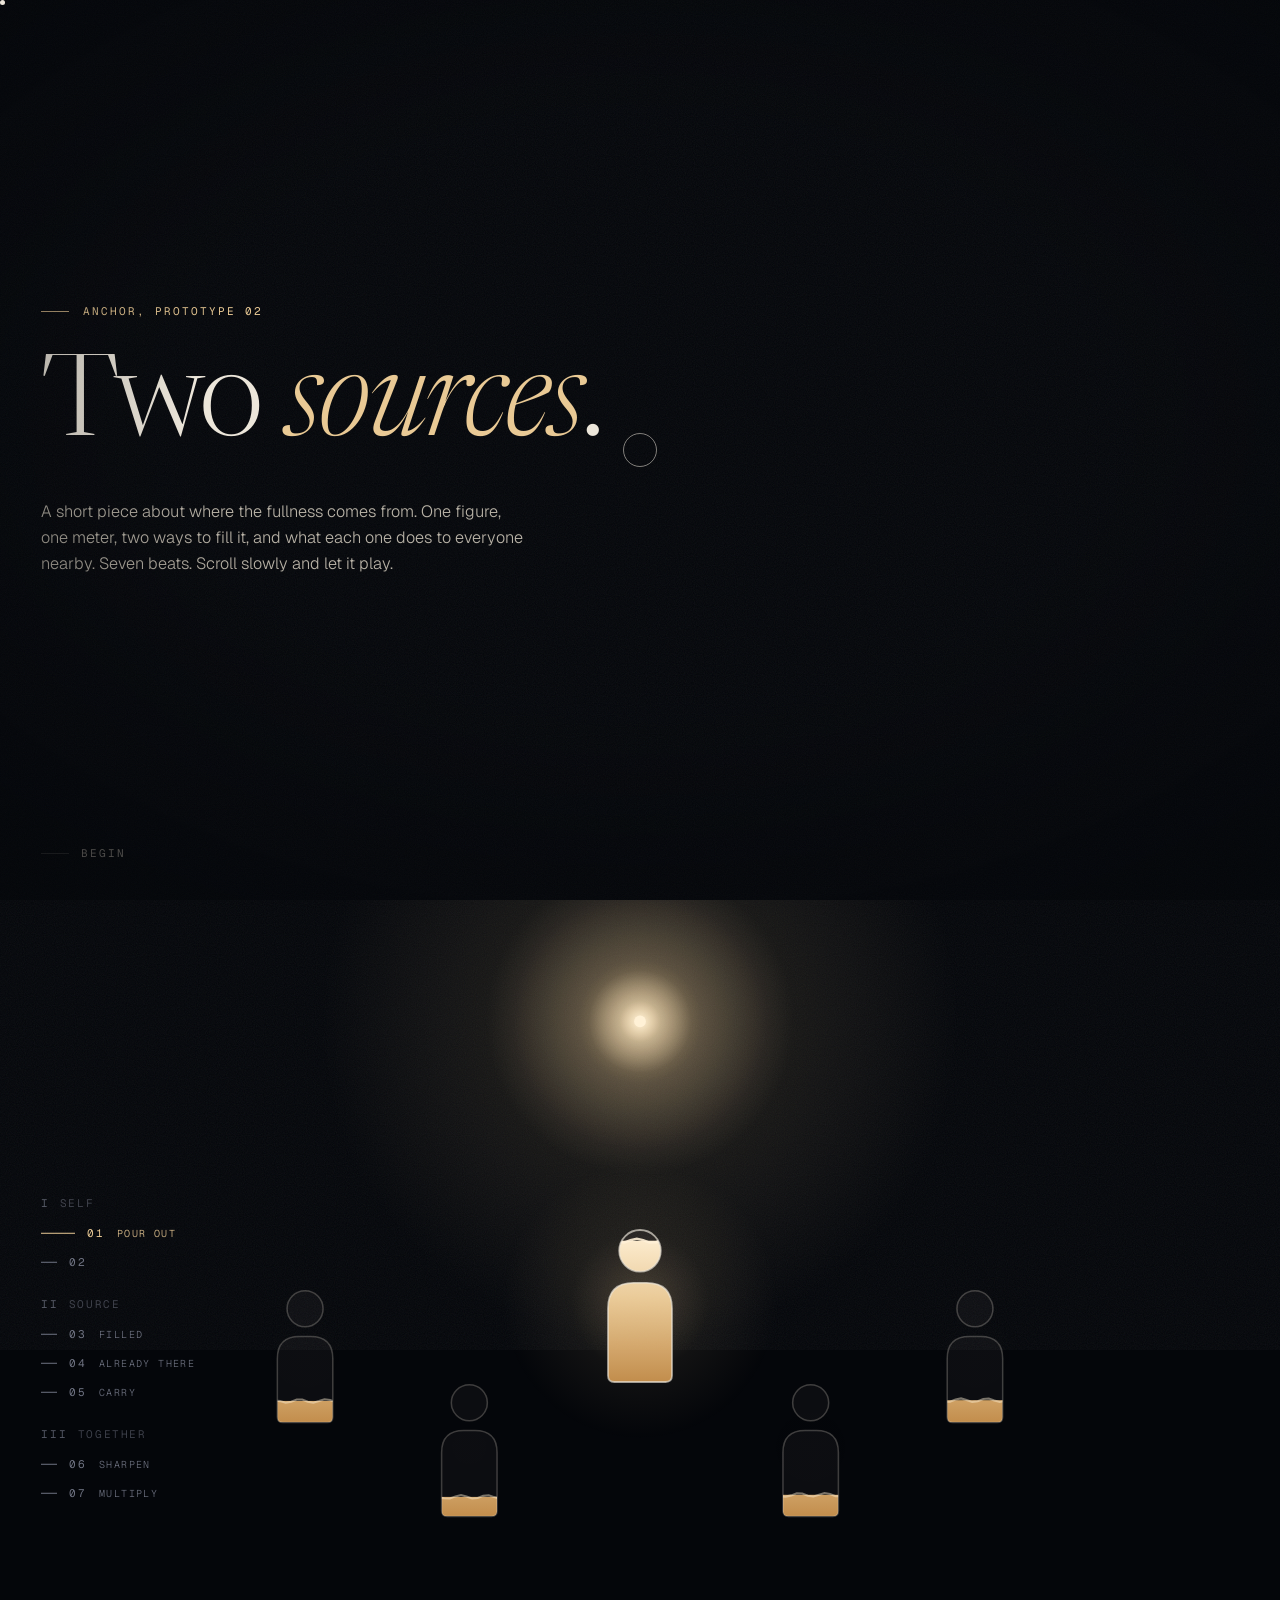
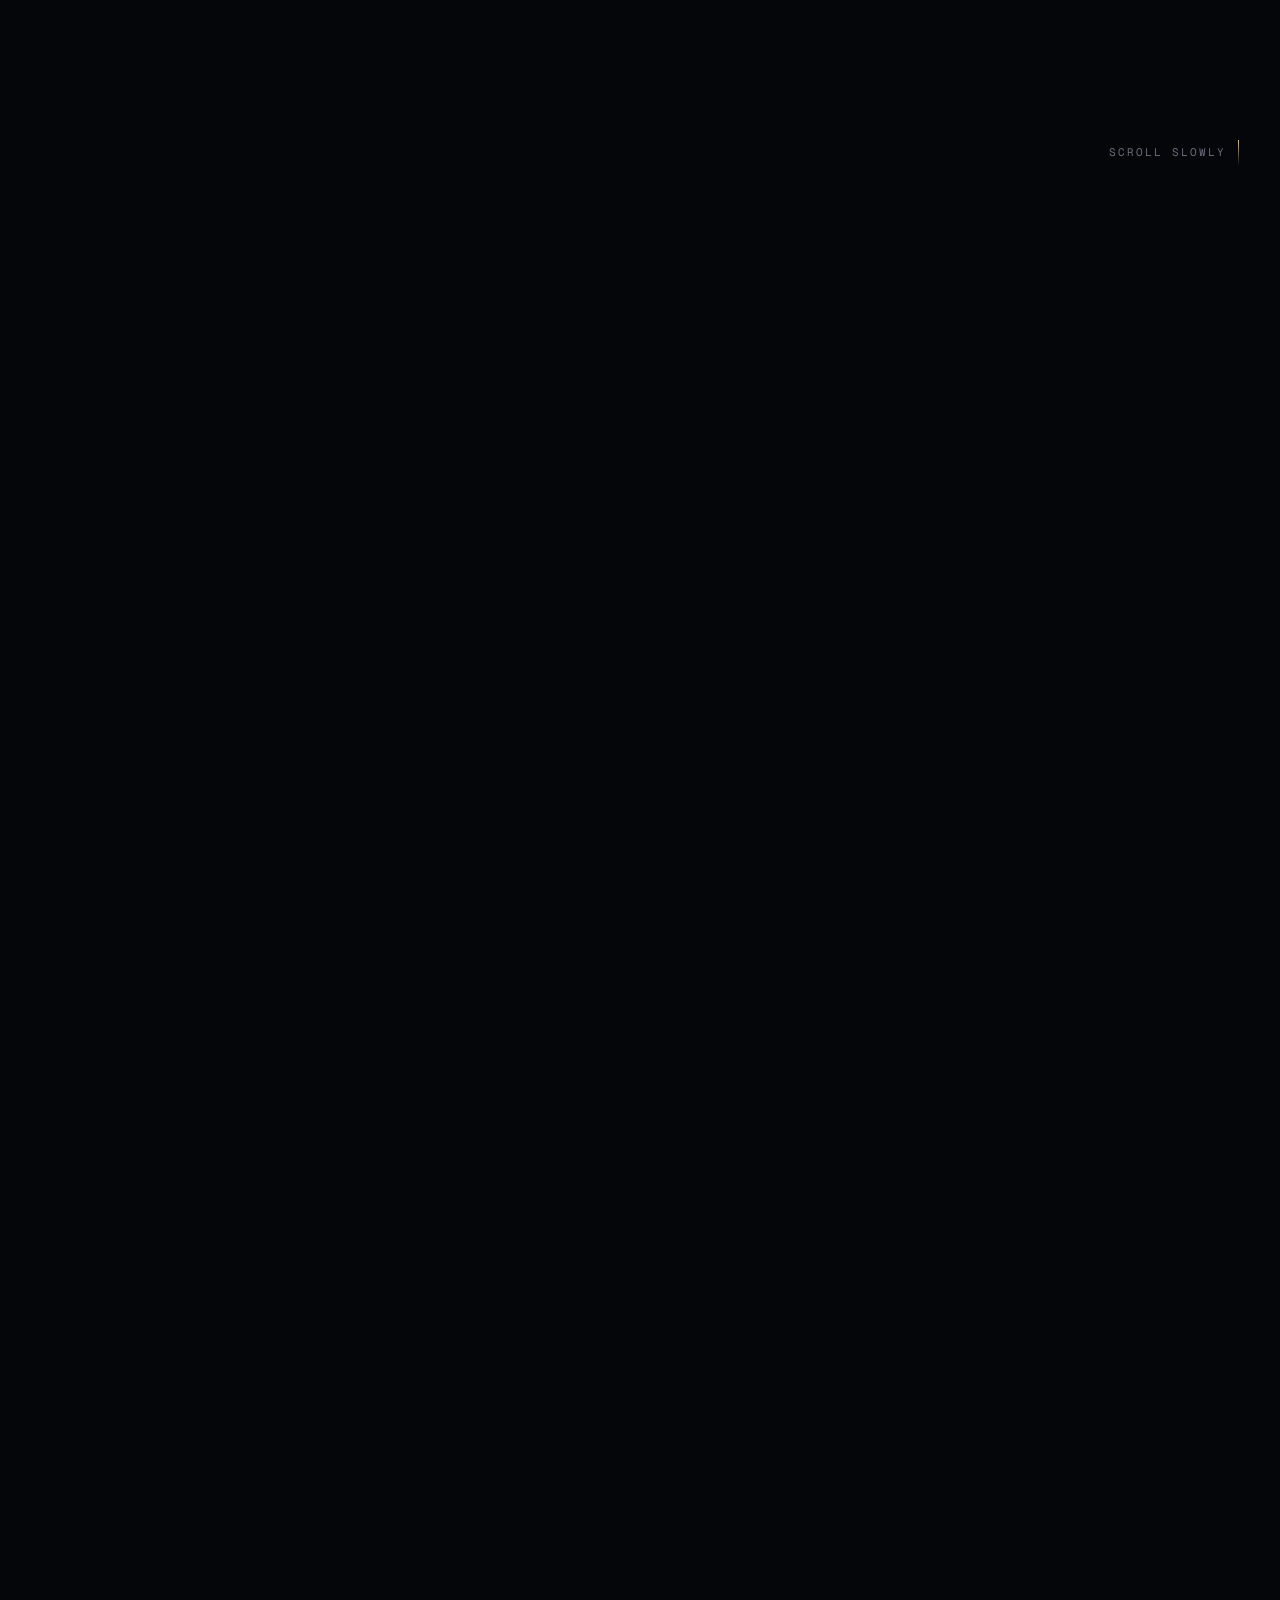
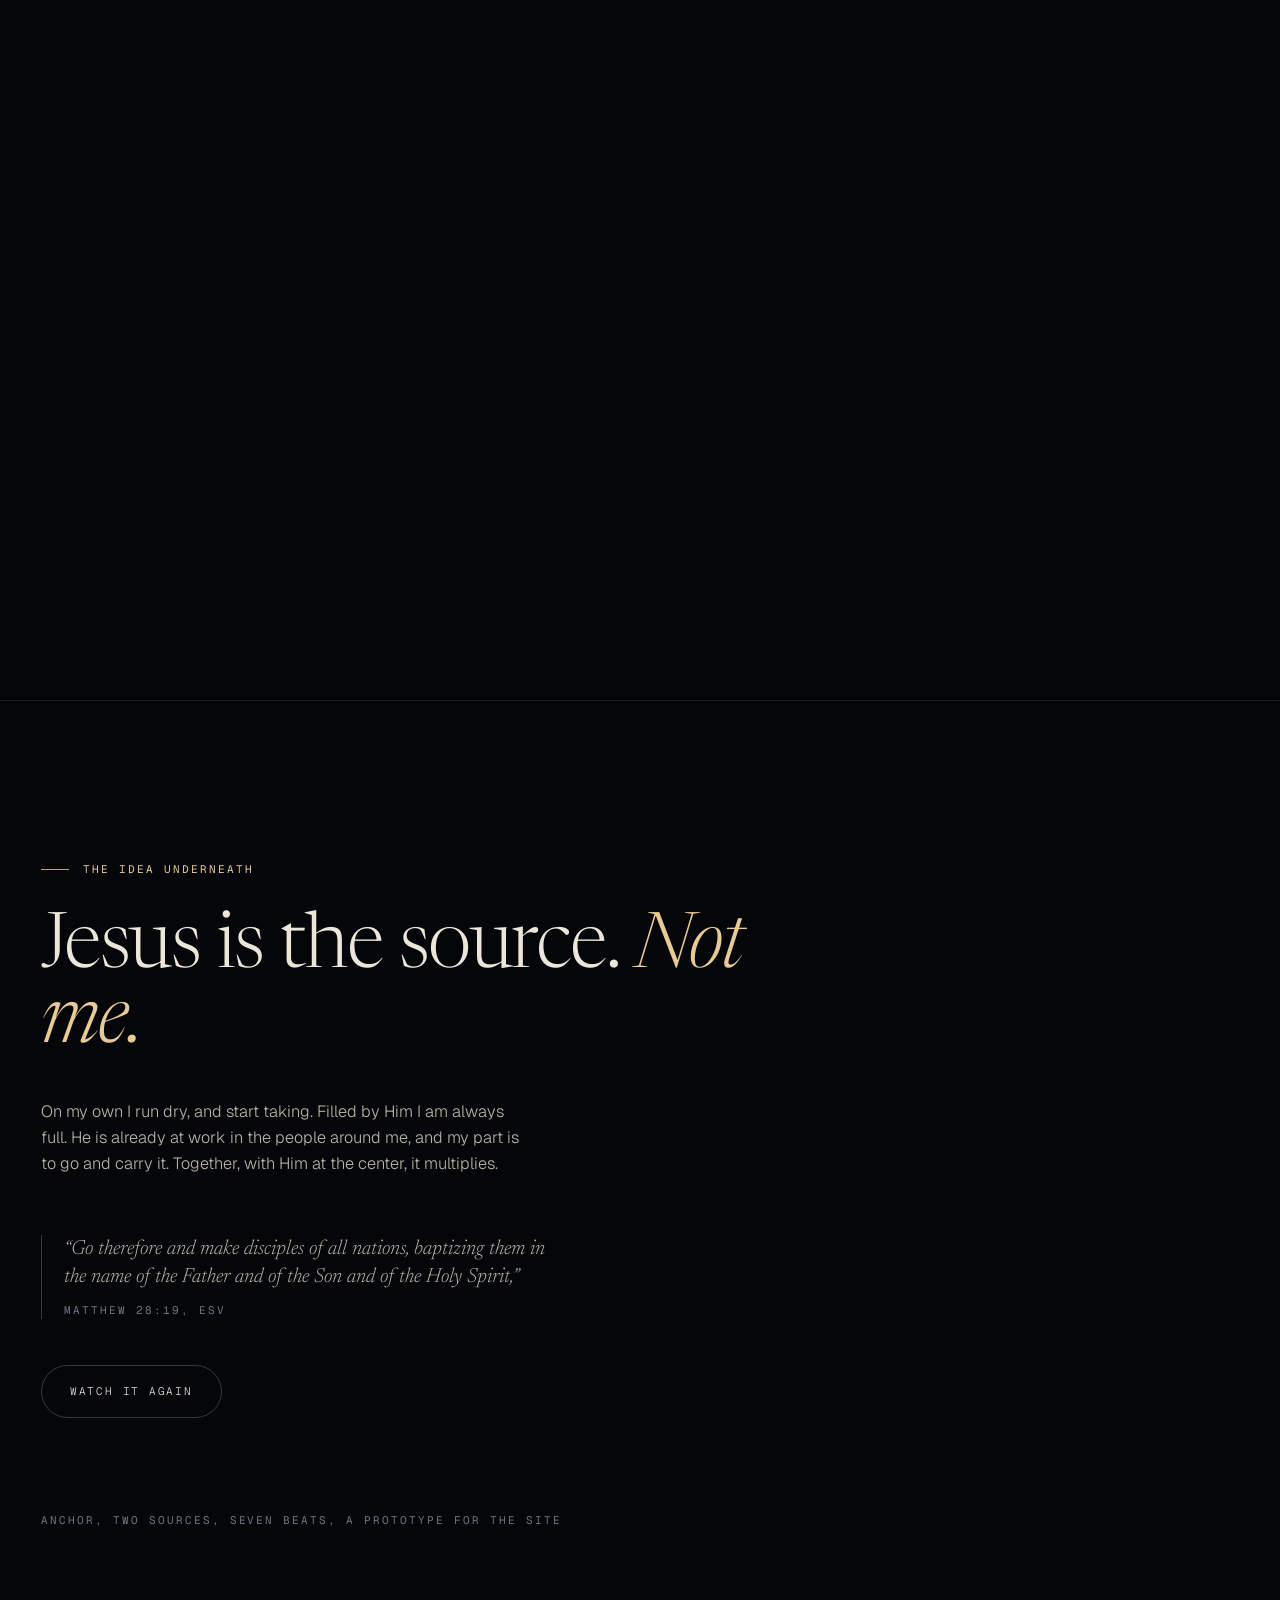
==== preview/index.html @ 9481d200 "Stage seven-beat build for review" ====
<!doctype html>
<html lang="en">
<head>
<meta charset="utf-8" />
<meta name="viewport" content="width=device-width, initial-scale=1, viewport-fit=cover" />
<title>Two sources. ANCHOR.</title>
<meta name="description" content="A short piece in seven beats about where the fullness comes from. When I am the source, I run out. When Jesus is the source, I am always full." />
<meta name="theme-color" content="#04060a" />
<meta property="og:title" content="Two sources. ANCHOR." />
<meta property="og:description" content="When I am the source, I run out. When Jesus is the source, I am always full." />
<meta property="og:type" content="website" />
<link rel="icon" href="data:image/svg+xml,%3Csvg xmlns='http://www.w3.org/2000/svg' viewBox='0 0 32 32'%3E%3Crect width='32' height='32' fill='%2305070b'/%3E%3Cpath d='M16 3v17' stroke='%23e9c994' stroke-width='1.2'/%3E%3Cpath d='M12 20l4 9 4-9z' fill='%23e9c994'/%3E%3C/svg%3E" />
<link rel="preconnect" href="https://fonts.googleapis.com">
<link rel="preconnect" href="https://fonts.gstatic.com" crossorigin>
<link href="https://fonts.googleapis.com/css2?family=Newsreader:ital,opsz,wght@0,6..72,200..600;1,6..72,200..600&family=Geist:wght@300..600&family=Geist+Mono:wght@300..500&display=swap" rel="stylesheet">
  <script type="module" crossorigin src="./assets/index-CYK3ZlwW.js"></script>
  <link rel="modulepreload" crossorigin href="./assets/motion-FcKYx0yc.js">
  <link rel="stylesheet" crossorigin href="./assets/index-D7lostW2.css">
</head>
<body>
<div id="root"></div>
<noscript><p style="font-family:Georgia,serif;color:#ece6da;padding:40px">Two sources. When I am the source, I run out. When Jesus is the source, I am always full.</p></noscript>
</body>
</html>
---- preview/assets/index-D7lostW2.css ----
:root{--raw-color-abyss:#04060a;--raw-color-deep:#070a12;--raw-color-depth:#0b1020;--raw-color-slate:#161c2b;--raw-color-bone:#ece6da;--raw-color-bone-dim:#b8b2a6;--raw-color-ash:#6f7382;--raw-color-lamp:#e9c994;--raw-color-lamp-hot:#fff1d6;--raw-color-ember:#b9823f;--raw-color-line:rgba(236,230,218,.1);--raw-color-line-strong:rgba(236,230,218,.22);--raw-font-display:"Newsreader",Georgia,"Times New Roman",serif;--raw-font-body:"Geist",Inter,system-ui,-apple-system,sans-serif;--raw-font-mono:"Geist Mono",ui-monospace,SFMono-Regular,Menlo,monospace;--raw-space-1:4px;--raw-space-2:8px;--raw-space-3:14px;--raw-space-4:22px;--raw-space-5:36px;--raw-space-6:58px;--raw-space-7:94px;--raw-space-8:152px;--raw-duration-fast:.22s;--raw-duration-base:.48s;--raw-duration-slow:.9s;--raw-ease-settle:cubic-bezier(.22,1,.36,1);--raw-ease-out:cubic-bezier(.16,1,.3,1);--raw-width-max:1360px;--raw-spine-x-desktop:13.5vw;--raw-spine-x-mobile:22px;--background:var(--raw-color-abyss);--background-deep:var(--raw-color-deep);--surface:var(--raw-color-depth);--surface-raised:var(--raw-color-slate);--foreground:var(--raw-color-bone);--foreground-muted:var(--raw-color-bone-dim);--foreground-faint:var(--raw-color-ash);--accent:var(--raw-color-lamp);--accent-hot:var(--raw-color-lamp-hot);--accent-deep:var(--raw-color-ember);--border:var(--raw-color-line);--border-strong:var(--raw-color-line-strong);--font-display:var(--raw-font-display);--font-body:var(--raw-font-body);--font-mono:var(--raw-font-mono);--space-1:var(--raw-space-1);--space-2:var(--raw-space-2);--space-3:var(--raw-space-3);--space-4:var(--raw-space-4);--space-5:var(--raw-space-5);--space-6:var(--raw-space-6);--space-7:var(--raw-space-7);--space-8:var(--raw-space-8);--duration-fast:var(--raw-duration-fast);--duration-base:var(--raw-duration-base);--duration-slow:var(--raw-duration-slow);--ease-settle:var(--raw-ease-settle);--ease-out:var(--raw-ease-out);--width-max:var(--raw-width-max);--spine-x:var(--raw-spine-x-desktop);--gutter:clamp(20px,3.2vw,48px)}@media (max-width:820px){:root{--spine-x:var(--raw-spine-x-mobile)}}*{box-sizing:border-box;margin:0;padding:0}html{background:var(--background);-webkit-font-smoothing:antialiased;text-rendering:optimizeLegibility;scroll-behavior:auto}html.lenis,html.lenis body{height:auto}.lenis.lenis-smooth{scroll-behavior:auto!important}body{color:var(--foreground);font-family:var(--font-body);font-weight:300;line-height:1.55;overflow-x:hidden;background:var(--background)}html.has-cursor,html.has-cursor a,html.has-cursor button{cursor:none}a{color:inherit;text-decoration:none}button{font:inherit;color:inherit;background:none;border:0;cursor:pointer}::selection{background:var(--accent);color:var(--background)}.mono{font-family:var(--font-mono);font-weight:400;font-size:11px;letter-spacing:.18em;text-transform:uppercase;color:var(--foreground-faint)}.display{font-family:var(--font-display);font-weight:300;font-optical-sizing:auto;letter-spacing:-.012em}.display em{font-style:italic;color:var(--accent)}.site{position:relative;isolation:isolate}.grain{position:fixed;inset:-50%;z-index:30;pointer-events:none;opacity:.07;mix-blend-mode:soft-light;background-image:url("data:image/svg+xml,%3Csvg xmlns='http://www.w3.org/2000/svg' width='220' height='220'%3E%3Cfilter id='n'%3E%3CfeTurbulence type='fractalNoise' baseFrequency='.9' numOctaves='2' stitchTiles='stitch'/%3E%3C/filter%3E%3Crect width='100%25' height='100%25' filter='url(%23n)'/%3E%3C/svg%3E")}.vignette{position:fixed;inset:0;z-index:29;pointer-events:none;background:radial-gradient(ellipse 70% 62% at 50% 46%,transparent 50%,rgba(4,6,10,.62) 100%)}.cur-ring,.cur-dot{position:fixed;top:0;left:0;z-index:400;pointer-events:none;will-change:transform}.cur-ring{width:34px;height:34px;border:1px solid rgba(236,230,218,.55);border-radius:50%;mix-blend-mode:difference;transition:width var(--duration-base) var(--ease-settle),height var(--duration-base) var(--ease-settle),border-color var(--duration-base),opacity var(--duration-base)}.cur-ring.hot{width:56px;height:56px;border-color:var(--accent);mix-blend-mode:normal}.cur-dot{width:5px;height:5px;background:var(--foreground);border-radius:50%;transition:opacity var(--duration-base),background var(--duration-base)}.cur-dot.hot{background:var(--accent)}.cur-dot span{position:absolute;left:50%;top:50%;width:1px;height:14px;background:var(--accent);transform:translate(-50%,-50%) scaleY(0);transition:transform var(--duration-base) var(--ease-settle)}.cur-dot.hot span{transform:translate(-50%,-50%) scaleY(1)}.cur-ring.off,.cur-dot.off{opacity:0}.intro{position:relative;min-height:100svh;display:flex;flex-direction:column;justify-content:center;max-width:var(--width-max);margin:0 auto;padding:120px var(--gutter) 140px}.eyebrow{color:var(--accent);display:inline-flex;align-items:center;gap:14px;margin-bottom:34px}.eyebrow:before{content:"";width:28px;height:1px;background:var(--accent);opacity:.8}.intro h1{font-size:clamp(3.2rem,9vw,9rem);line-height:.95;letter-spacing:-.028em;font-weight:300}.line-mask{display:block;overflow:hidden;padding-bottom:.08em;margin-bottom:-.08em}.w{display:inline-block;overflow:hidden;vertical-align:bottom;padding:0 .12em .12em;margin:0 -.12em -.12em}.w>i{display:inline-block;font-style:inherit;animation:rise 1.4s var(--ease-out) both}.w.em>i{font-style:italic;color:var(--accent);animation-delay:.12s}.w:last-child>i{animation-delay:.2s}@keyframes rise{0%{transform:translateY(110%)}to{transform:translateY(0)}}.intro .eyebrow,.intro .sub,.intro .scrollhint{animation:fade 1.2s var(--ease-out) both}.intro .eyebrow{animation-delay:.1s}.intro .sub{animation-delay:.7s}.intro .scrollhint{animation-delay:1.1s}@keyframes fade{0%{opacity:0;transform:translateY(10px)}to{opacity:1;transform:none}}.sub{margin-top:36px;max-width:44ch;color:var(--foreground-muted);font-size:clamp(1.02rem,1.25vw,1.2rem);line-height:1.6}.scrollhint{position:absolute;left:var(--gutter);bottom:38px;display:flex;align-items:center;gap:12px;color:var(--foreground-muted);transition:color var(--duration-base)}.scrollhint:before{content:"";width:28px;height:1px;background:var(--border-strong);transition:background var(--duration-base),width var(--duration-base) var(--ease-settle)}.scrollhint:hover{color:var(--foreground)}.scrollhint:hover:before{background:var(--accent);width:44px}.stage{position:relative;height:1400vh}.stage-inner{position:sticky;top:0;height:100vh;height:100svh;overflow:hidden}.sky{position:absolute;inset:0;opacity:0;pointer-events:none;background:radial-gradient(60% 60% at 50% 0%,rgba(233,201,148,.14),transparent 70%)}.stage-svg,.stage-canvas{position:absolute;inset:0;width:100%;height:100%;display:block}.stage-canvas{pointer-events:none}.ray,.stream,.loop{fill:none;stroke:var(--accent);stroke-width:1;opacity:0;stroke-linecap:round}.loop{stroke-width:1.2}.lane{stroke-width:.9}.carry{stroke-width:1.1}.rail{position:absolute;left:var(--gutter);top:50%;transform:translateY(-50%);display:flex;flex-direction:column;gap:22px;z-index:2}.rail-act{display:flex;flex-direction:column;gap:6px}.rail-k{display:flex;align-items:center;gap:10px;color:var(--foreground-faint);opacity:.75;margin-bottom:4px}.rail-k i{font-style:normal;letter-spacing:.14em;opacity:.7}.rail button{display:flex;align-items:center;gap:12px;font-family:var(--font-mono);font-size:11px;letter-spacing:.18em;text-transform:uppercase;color:var(--foreground-faint);transition:color var(--duration-base);padding:3px 0}.rail button:before{content:"";width:16px;height:1px;background:currentColor;transition:width var(--duration-base) var(--ease-settle)}.rail button b{font-weight:400}.rail button span{font-size:10px;letter-spacing:.14em;opacity:0;transform:translate(-4px);transition:opacity var(--duration-base),transform var(--duration-base) var(--ease-settle)}.rail button:hover{color:var(--foreground-muted)}.rail button:hover span{opacity:.8;transform:none}.rail button.on{color:var(--accent)}.rail button.on:before{width:34px}.rail button.on span{opacity:1;transform:none}.captions{position:absolute;left:0;right:0;bottom:5vh;display:grid;place-items:end center;text-align:center;padding:0 var(--gutter);pointer-events:none;z-index:2}.cap{grid-area:1/1;opacity:0;max-width:40ch;will-change:opacity,transform;visibility:hidden}.cap:first-child{opacity:1;visibility:visible}.cap-k{display:block;margin-bottom:12px;color:var(--accent)}.cap-t{font-size:clamp(1.4rem,2.7vw,2.5rem);line-height:1.18;letter-spacing:-.012em;text-wrap:balance}.verse{margin-top:18px;opacity:0}.verse p{font-family:var(--font-display);font-style:italic;font-weight:300;font-size:clamp(.98rem,1.35vw,1.2rem);color:var(--foreground-muted);line-height:1.4}.verse cite{display:block;margin-top:8px;font-style:normal;color:var(--foreground-faint)}.stage-hint{position:absolute;right:var(--gutter);bottom:34px;display:flex;align-items:center;gap:12px;pointer-events:none}.stage-hint:after{content:"";width:1px;height:26px;background:linear-gradient(180deg,var(--accent),transparent);animation:drip 2.2s ease-in-out infinite}@keyframes drip{0%{transform:scaleY(0);transform-origin:top}50%{transform:scaleY(1);transform-origin:top}51%{transform-origin:bottom}to{transform:scaleY(0);transform-origin:bottom}}.outro{position:relative;padding:var(--space-8) var(--gutter) var(--space-7);border-top:1px solid var(--border)}.outro-inner{max-width:var(--width-max);margin:0 auto}.closer{font-size:clamp(2.4rem,6vw,5.8rem);line-height:.98;letter-spacing:-.02em;max-width:16ch}.cta-row{margin-top:46px;display:flex;gap:14px;flex-wrap:wrap}.btn{position:relative;display:inline-flex;align-items:center;gap:10px;font-family:var(--font-mono);font-size:11px;letter-spacing:.16em;text-transform:uppercase;padding:17px 28px;border-radius:999px;transition:background var(--duration-base),color var(--duration-base),border-color var(--duration-base),transform var(--duration-base) var(--ease-settle)}.btn-line{border:1px solid var(--border-strong);color:var(--foreground)}.btn-line:hover{border-color:var(--accent);color:var(--accent)}.commission{margin-top:var(--space-6);max-width:52ch;padding-left:22px;border-left:1px solid var(--border-strong)}.commission p{font-family:var(--font-display);font-style:italic;font-weight:300;font-size:clamp(1.1rem,1.6vw,1.45rem);color:var(--foreground-muted);line-height:1.4}.commission cite{display:block;margin-top:10px;font-style:normal}.foot{margin-top:var(--space-7)}@media (max-width:820px){.intro{padding:100px var(--gutter) 120px}.rail{display:none}.captions{bottom:5vh}.cap{max-width:26ch}.stage-hint{display:none}}@media (prefers-reduced-motion:reduce){.w>i,.intro .eyebrow,.intro .sub,.intro .scrollhint{animation:none}.stage-hint:after{animation:none}}
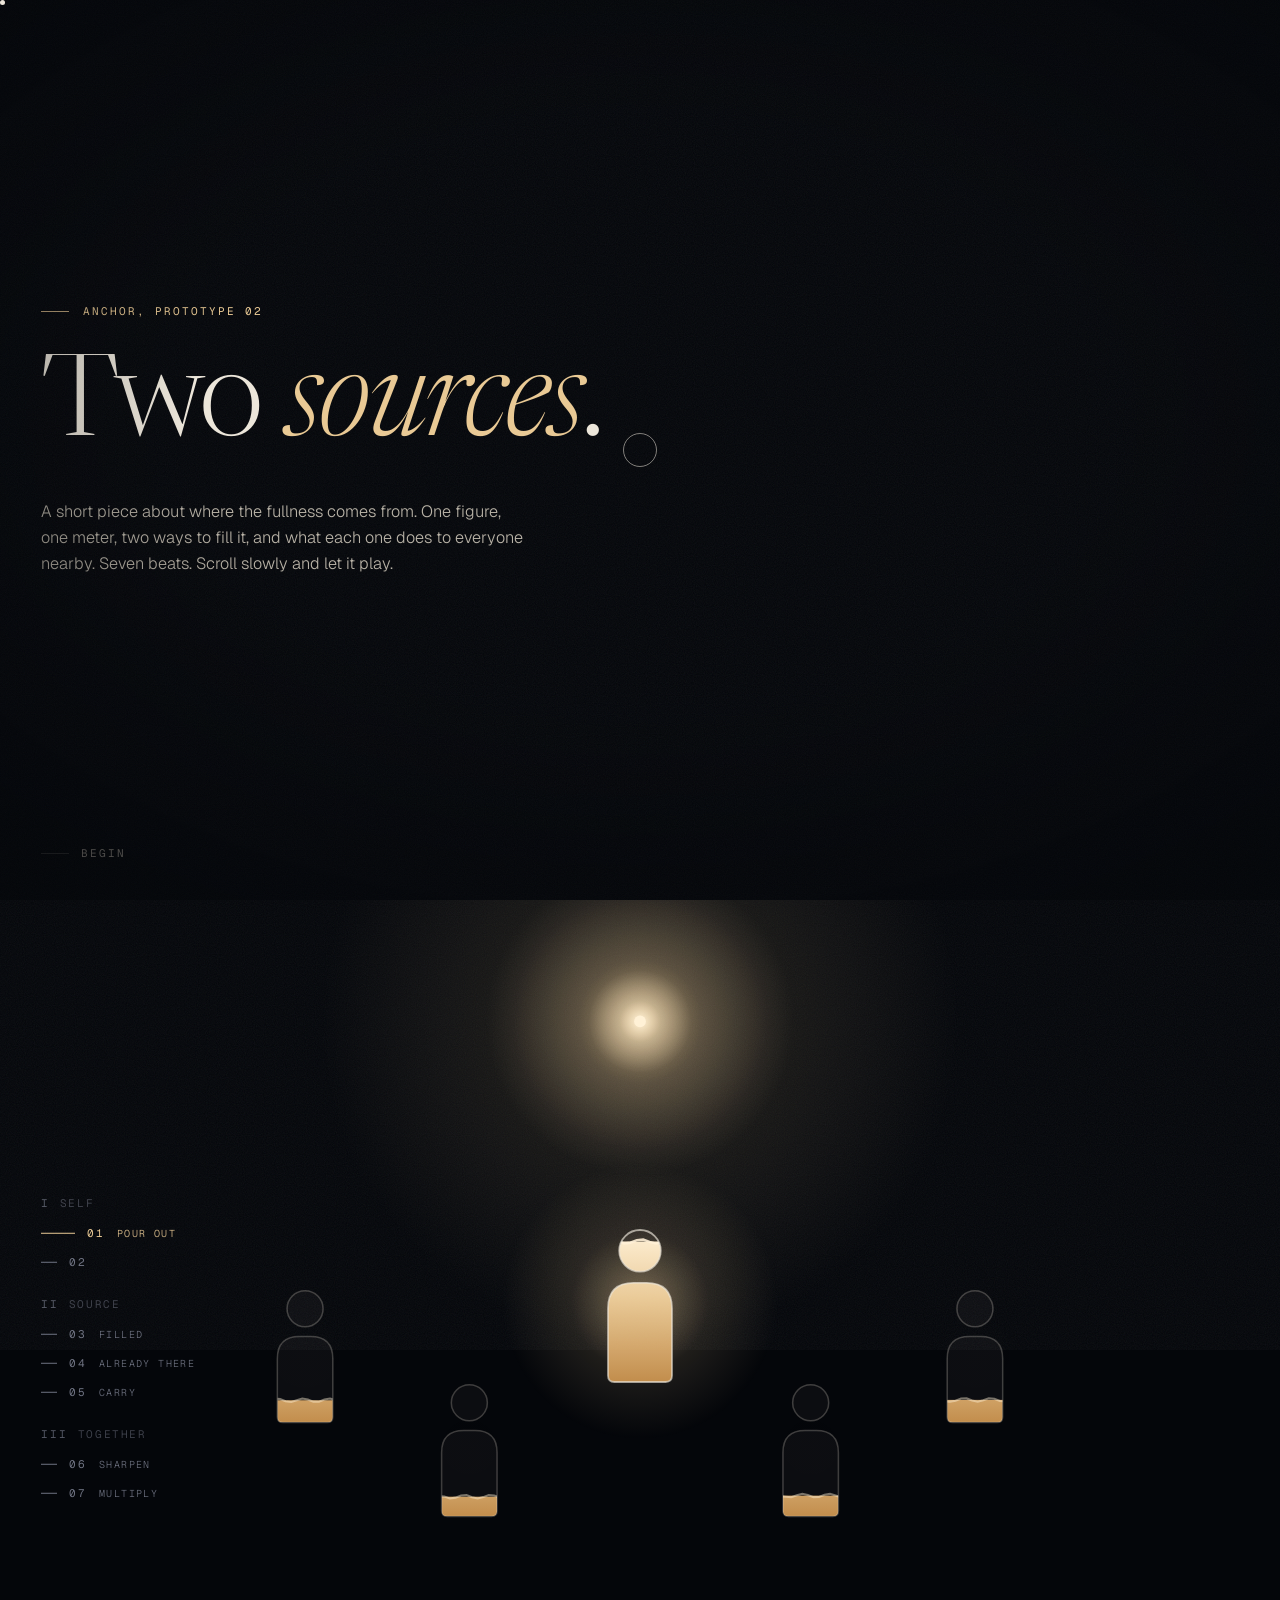
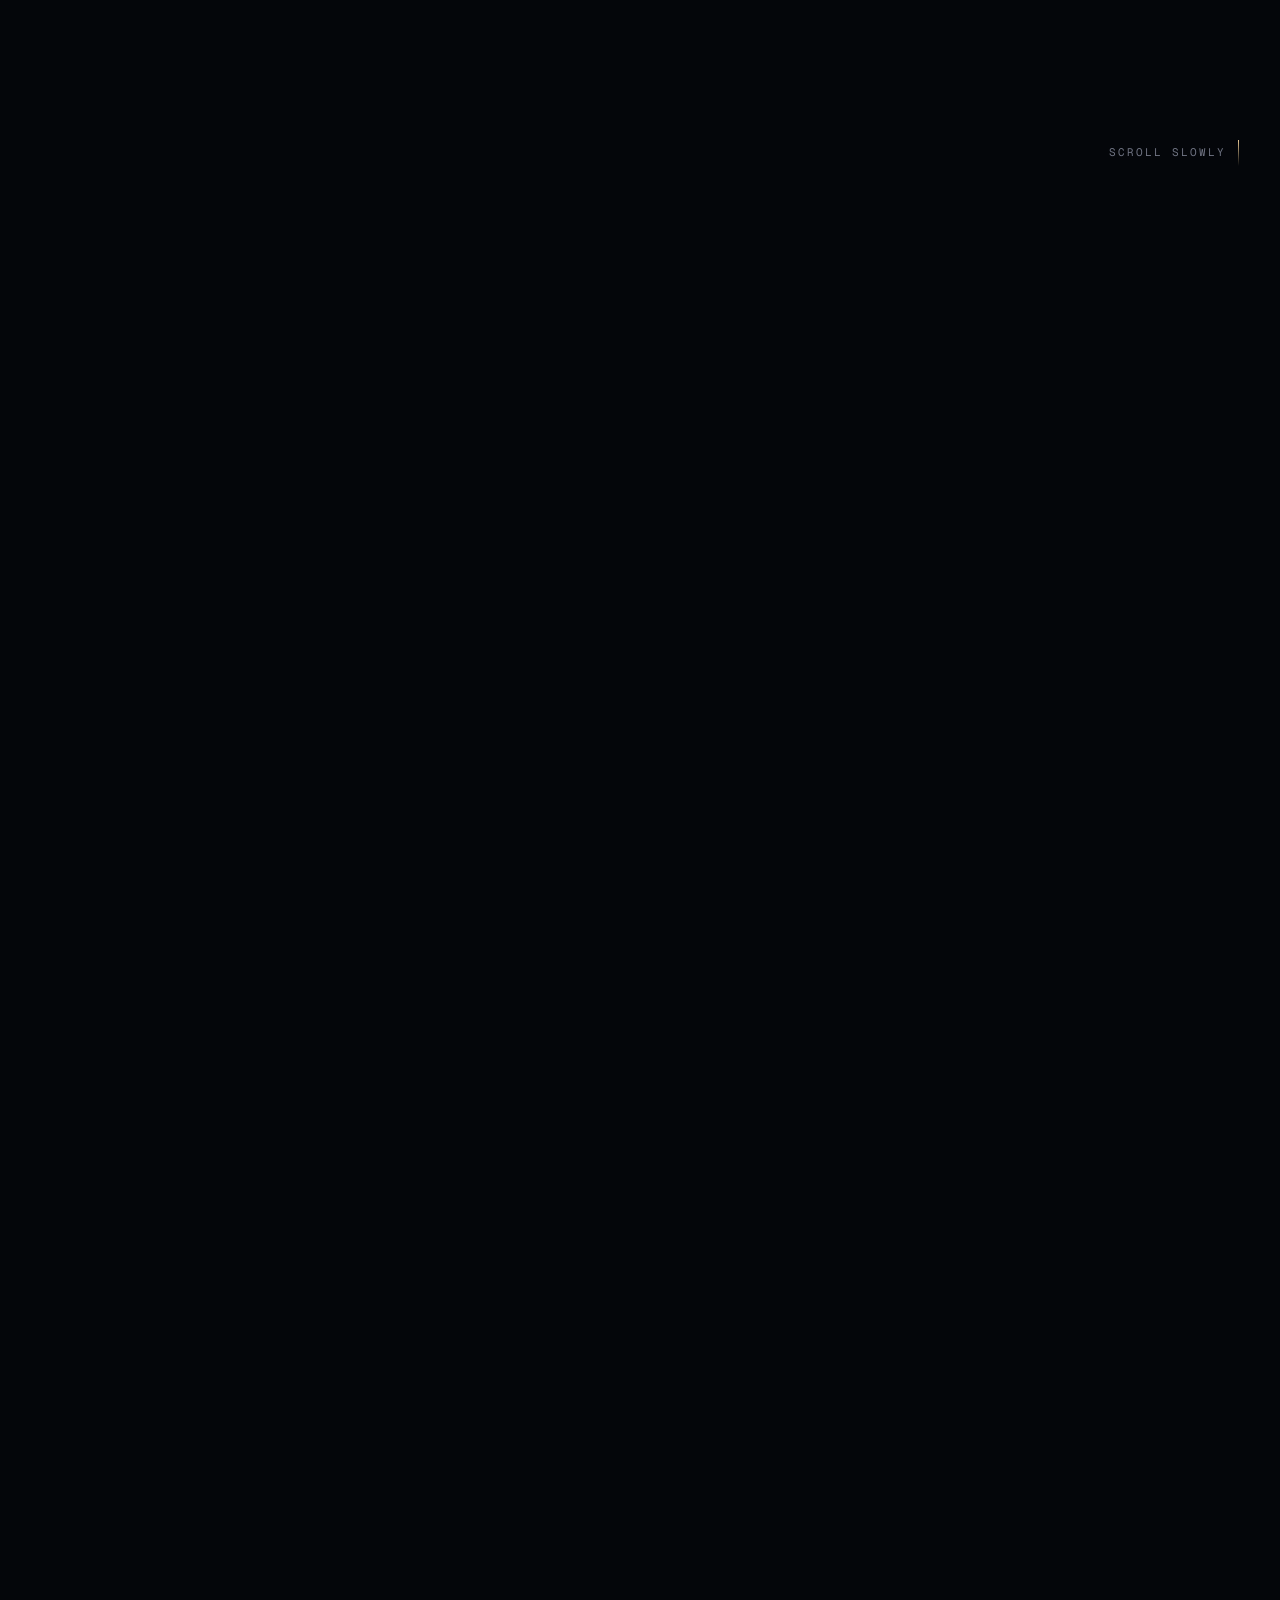
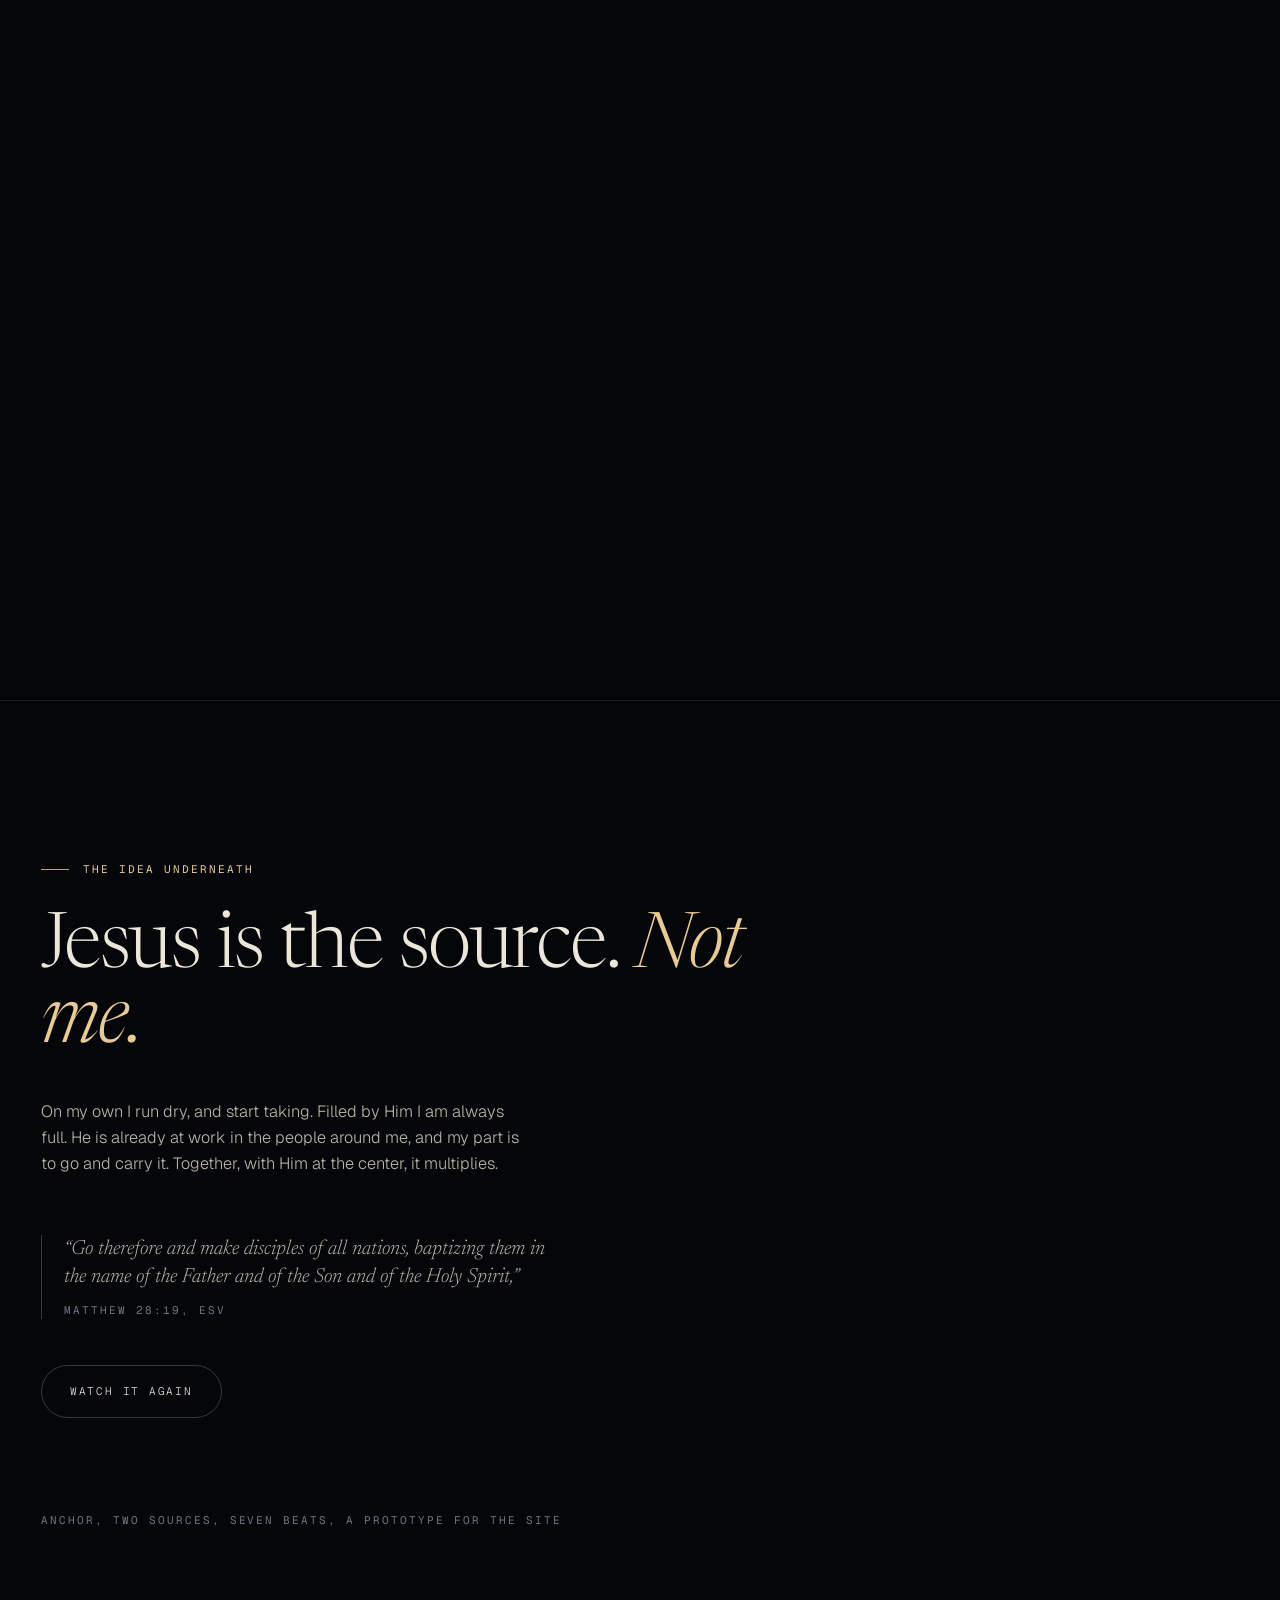
==== commit 0cbf87f1: "Preview: ray tracks the figure, move the low drawn figures" ====
--- a/preview/index.html
+++ b/preview/index.html
@@ -13,7 +13,7 @@
 <link rel="preconnect" href="https://fonts.googleapis.com">
 <link rel="preconnect" href="https://fonts.gstatic.com" crossorigin>
 <link href="https://fonts.googleapis.com/css2?family=Newsreader:ital,opsz,wght@0,6..72,200..600;1,6..72,200..600&family=Geist:wght@300..600&family=Geist+Mono:wght@300..500&display=swap" rel="stylesheet">
-  <script type="module" crossorigin src="./assets/index-CYK3ZlwW.js"></script>
+  <script type="module" crossorigin src="./assets/index-vXnKwNcS.js"></script>
   <link rel="modulepreload" crossorigin href="./assets/motion-FcKYx0yc.js">
   <link rel="stylesheet" crossorigin href="./assets/index-D7lostW2.css">
 </head>
